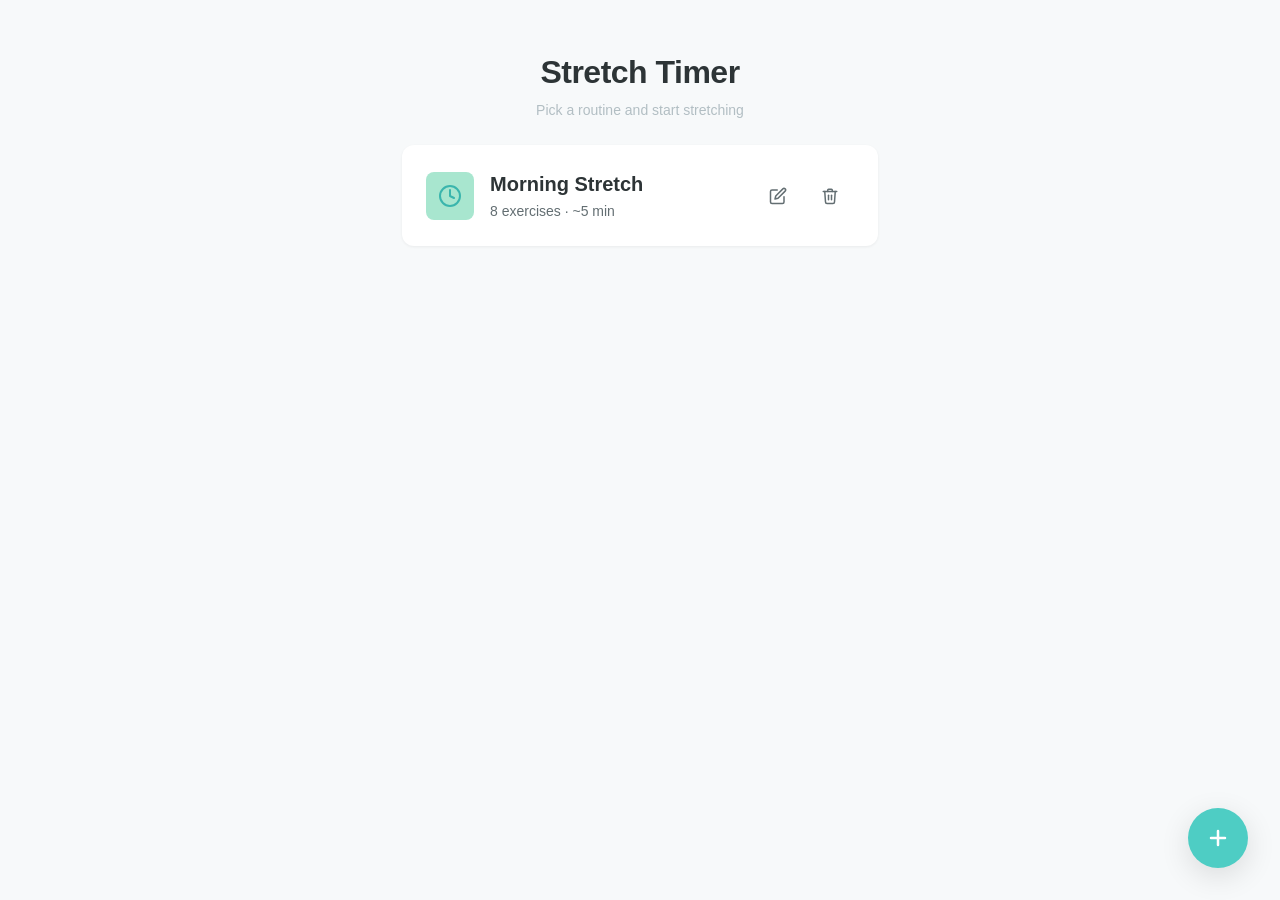
==== index.html @ e158f472 "Add stretch timer web app Single-page vanilla HTML/CSS/JS app for guided stretching routines. Suppor" ====
<!DOCTYPE html>
<html lang="en">
<head>
  <meta charset="UTF-8">
  <meta name="viewport" content="width=device-width, initial-scale=1.0, user-scalable=no">
  <meta name="description" content="A simple stretching routine timer to guide your daily stretches.">
  <meta name="theme-color" content="#4ECDC4">
  <meta name="apple-mobile-web-app-capable" content="yes">
  <meta name="apple-mobile-web-app-status-bar-style" content="default">
  <title>Stretch Timer</title>
  <link rel="stylesheet" href="css/style.css">
</head>
<body>

  <!-- ==================== ROUTINE LIST SCREEN ==================== -->
  <div id="screen-list" class="screen active">
    <header class="app-header">
      <h1 class="app-title">Stretch Timer</h1>
      <p class="app-subtitle">Pick a routine and start stretching</p>
    </header>

    <div id="routine-list" class="routine-list">
      <!-- Routine cards rendered by JS -->
    </div>

    <button id="btn-new-routine" class="btn btn-primary btn-fab" aria-label="Create new routine">
      <svg width="24" height="24" viewBox="0 0 24 24" fill="none" stroke="currentColor" stroke-width="2.5" stroke-linecap="round"><line x1="12" y1="5" x2="12" y2="19"/><line x1="5" y1="12" x2="19" y2="12"/></svg>
    </button>
  </div>

  <!-- ==================== ROUTINE EDITOR SCREEN ==================== -->
  <div id="screen-editor" class="screen">
    <header class="editor-header">
      <button id="btn-editor-back" class="btn btn-icon" aria-label="Back">
        <svg width="24" height="24" viewBox="0 0 24 24" fill="none" stroke="currentColor" stroke-width="2.5" stroke-linecap="round" stroke-linejoin="round"><polyline points="15 18 9 12 15 6"/></svg>
      </button>
      <h2 class="editor-title" id="editor-title">New Routine</h2>
      <button id="btn-save-routine" class="btn btn-text">Save</button>
    </header>

    <div class="editor-body">
      <div class="form-group">
        <label for="routine-name">Routine Name</label>
        <input type="text" id="routine-name" class="input" placeholder="e.g. Morning Stretch" maxlength="50">
      </div>

      <div class="exercise-list-header">
        <h3>Exercises</h3>
        <button id="btn-add-exercise" class="btn btn-small btn-outline">+ Add</button>
      </div>

      <div id="exercise-list-editor" class="exercise-list-editor">
        <!-- Exercise rows rendered by JS -->
      </div>
    </div>
  </div>

  <!-- ==================== PLAYER SCREEN ==================== -->
  <div id="screen-player" class="screen">
    <header class="player-header">
      <button id="btn-player-back" class="btn btn-icon" aria-label="Stop and go back">
        <svg width="24" height="24" viewBox="0 0 24 24" fill="none" stroke="currentColor" stroke-width="2.5" stroke-linecap="round" stroke-linejoin="round"><polyline points="15 18 9 12 15 6"/></svg>
      </button>
      <span id="player-routine-name" class="player-routine-name"></span>
      <span id="player-progress" class="player-progress"></span>
    </header>

    <div class="player-body">
      <!-- Timer ring -->
      <div class="timer-container">
        <svg class="timer-ring" viewBox="0 0 200 200">
          <circle class="timer-ring-bg" cx="100" cy="100" r="90"/>
          <circle id="timer-ring-progress" class="timer-ring-progress" cx="100" cy="100" r="90"/>
        </svg>
        <div class="timer-inner">
          <div id="timer-label" class="timer-label">GET READY</div>
          <div id="timer-value" class="timer-value">0:00</div>
          <div id="timer-type-label" class="timer-type-label"></div>
        </div>
      </div>

      <!-- Current exercise name -->
      <h2 id="player-exercise-name" class="player-exercise-name"></h2>

      <!-- Next exercise preview -->
      <p id="player-next" class="player-next"></p>

      <!-- Controls -->
      <div class="player-controls">
        <button id="btn-skip" class="btn btn-icon btn-control" aria-label="Skip to next">
          <svg width="32" height="32" viewBox="0 0 24 24" fill="currentColor"><path d="M6 18l8.5-6L6 6v12zm10-12v12h2V6h-2z"/></svg>
        </button>
        <button id="btn-play-pause" class="btn btn-play-pause" aria-label="Play or pause">
          <svg id="icon-play" width="40" height="40" viewBox="0 0 24 24" fill="currentColor"><path d="M8 5v14l11-7z"/></svg>
          <svg id="icon-pause" width="40" height="40" viewBox="0 0 24 24" fill="currentColor" style="display:none"><path d="M6 19h4V5H6v14zm8-14v14h4V5h-4z"/></svg>
        </button>
        <button id="btn-done-reps" class="btn btn-done-reps" style="display:none">Done</button>
      </div>
    </div>
  </div>

  <!-- ==================== COMPLETE SCREEN ==================== -->
  <div id="screen-complete" class="screen">
    <div class="complete-body">
      <div class="complete-icon">
        <svg width="80" height="80" viewBox="0 0 24 24" fill="none" stroke="currentColor" stroke-width="2" stroke-linecap="round" stroke-linejoin="round"><path d="M22 11.08V12a10 10 0 1 1-5.93-9.14"/><polyline points="22 4 12 14.01 9 11.01"/></svg>
      </div>
      <h2 class="complete-title">Done!</h2>
      <p id="complete-summary" class="complete-summary"></p>
      <button id="btn-complete-back" class="btn btn-primary btn-large">Back to Routines</button>
    </div>
  </div>

  <!-- ==================== EXERCISE EDITOR MODAL ==================== -->
  <div id="modal-exercise" class="modal-overlay" style="display:none">
    <div class="modal">
      <h3 class="modal-title" id="modal-exercise-title">Add Exercise</h3>

      <div class="form-group">
        <label for="ex-name">Exercise Name</label>
        <input type="text" id="ex-name" class="input" placeholder="e.g. Hamstring Stretch" maxlength="60">
      </div>

      <div class="form-group">
        <label for="ex-type">Type</label>
        <div class="toggle-group">
          <button id="ex-type-time" class="btn btn-toggle active" data-value="time">Time</button>
          <button id="ex-type-reps" class="btn btn-toggle" data-value="reps">Reps</button>
        </div>
      </div>

      <div class="form-group" id="ex-duration-group">
        <label for="ex-duration">Duration (seconds)</label>
        <input type="number" id="ex-duration" class="input" min="5" max="600" value="30">
      </div>

      <div class="form-group" id="ex-reps-group" style="display:none">
        <label for="ex-reps">Rep Count</label>
        <input type="number" id="ex-reps" class="input" min="1" max="200" value="10">
      </div>

      <div class="form-group">
        <label for="ex-rest">Rest After (seconds)</label>
        <input type="number" id="ex-rest" class="input" min="0" max="120" value="0">
      </div>

      <div class="modal-actions">
        <button id="btn-modal-cancel" class="btn btn-outline">Cancel</button>
        <button id="btn-modal-save" class="btn btn-primary">Save</button>
      </div>
    </div>
  </div>

  <!-- ==================== CONFIRM DELETE MODAL ==================== -->
  <div id="modal-confirm" class="modal-overlay" style="display:none">
    <div class="modal modal-small">
      <p id="confirm-message" class="confirm-message"></p>
      <div class="modal-actions">
        <button id="btn-confirm-cancel" class="btn btn-outline">Cancel</button>
        <button id="btn-confirm-ok" class="btn btn-danger">Delete</button>
      </div>
    </div>
  </div>

  <script src="js/app.js"></script>
</body>
</html>
---- css/style.css ----
/* ==========================================================================
   CSS Custom Properties & Theming
   ========================================================================== */

:root {
  /* Primary palette – calming teals/greens */
  --color-primary: #4ECDC4;
  --color-primary-dark: #3AB5AD;
  --color-primary-light: #A8E6CF;
  --color-accent: #FF6B6B;
  --color-accent-dark: #E05555;

  /* Neutrals */
  --color-bg: #F7F9FA;
  --color-surface: #FFFFFF;
  --color-surface-hover: #F0F4F5;
  --color-text: #2D3436;
  --color-text-secondary: #636E72;
  --color-text-muted: #B2BEC3;
  --color-border: #DFE6E9;

  /* Shadows */
  --shadow-sm: 0 1px 3px rgba(0, 0, 0, 0.06);
  --shadow-md: 0 4px 12px rgba(0, 0, 0, 0.08);
  --shadow-lg: 0 8px 30px rgba(0, 0, 0, 0.12);

  /* Radii */
  --radius-sm: 8px;
  --radius-md: 12px;
  --radius-lg: 20px;
  --radius-full: 50%;

  /* Spacing */
  --space-xs: 4px;
  --space-sm: 8px;
  --space-md: 16px;
  --space-lg: 24px;
  --space-xl: 32px;
  --space-2xl: 48px;

  /* Typography */
  --font-family: -apple-system, BlinkMacSystemFont, 'Segoe UI', Roboto, Oxygen,
    Ubuntu, Cantarell, sans-serif;
  --font-size-sm: 0.875rem;
  --font-size-base: 1rem;
  --font-size-lg: 1.25rem;
  --font-size-xl: 1.5rem;
  --font-size-2xl: 2rem;
  --font-size-3xl: 3rem;
  --font-size-timer: 4rem;

  /* Transitions */
  --transition-fast: 150ms ease;
  --transition-normal: 250ms ease;
  --transition-slow: 400ms ease;

  /* Timer ring */
  --ring-size: 240px;
  --ring-stroke: 8;
  --ring-color: var(--color-primary);
  --ring-bg-color: var(--color-border);
}

/* ---------- Dark mode ---------- */
@media (prefers-color-scheme: dark) {
  :root {
    --color-bg: #1A1D21;
    --color-surface: #23272E;
    --color-surface-hover: #2C3038;
    --color-text: #ECF0F1;
    --color-text-secondary: #A0AAB0;
    --color-text-muted: #5A6368;
    --color-border: #353B43;
    --shadow-sm: 0 1px 3px rgba(0, 0, 0, 0.2);
    --shadow-md: 0 4px 12px rgba(0, 0, 0, 0.3);
    --shadow-lg: 0 8px 30px rgba(0, 0, 0, 0.4);
    --ring-bg-color: #353B43;
  }
}

/* ==========================================================================
   Reset & Base
   ========================================================================== */

*,
*::before,
*::after {
  box-sizing: border-box;
  margin: 0;
  padding: 0;
}

html {
  font-size: 16px;
  -webkit-tap-highlight-color: transparent;
}

body {
  font-family: var(--font-family);
  background: var(--color-bg);
  color: var(--color-text);
  line-height: 1.5;
  min-height: 100dvh;
  overflow-x: hidden;
  -webkit-font-smoothing: antialiased;
}

input, button, textarea, select {
  font: inherit;
  color: inherit;
}

button {
  cursor: pointer;
  border: none;
  background: none;
}

/* ==========================================================================
   Screens – view switching
   ========================================================================== */

.screen {
  display: none;
  min-height: 100dvh;
  flex-direction: column;
  animation: fadeIn var(--transition-normal) ease;
}

.screen.active {
  display: flex;
}

@keyframes fadeIn {
  from { opacity: 0; transform: translateY(8px); }
  to   { opacity: 1; transform: translateY(0); }
}

/* ==========================================================================
   Buttons
   ========================================================================== */

.btn {
  display: inline-flex;
  align-items: center;
  justify-content: center;
  gap: var(--space-sm);
  border-radius: var(--radius-sm);
  font-weight: 600;
  font-size: var(--font-size-base);
  padding: var(--space-sm) var(--space-md);
  min-height: 48px;
  min-width: 48px;
  transition: background var(--transition-fast), transform var(--transition-fast),
    box-shadow var(--transition-fast);
  user-select: none;
  -webkit-user-select: none;
}

.btn:active {
  transform: scale(0.96);
}

.btn-primary {
  background: var(--color-primary);
  color: #fff;
}

.btn-primary:hover {
  background: var(--color-primary-dark);
}

.btn-danger {
  background: var(--color-accent);
  color: #fff;
}

.btn-danger:hover {
  background: var(--color-accent-dark);
}

.btn-outline {
  border: 2px solid var(--color-border);
  color: var(--color-text-secondary);
  background: transparent;
}

.btn-outline:hover {
  background: var(--color-surface-hover);
}

.btn-text {
  color: var(--color-primary);
  font-weight: 700;
}

.btn-icon {
  background: transparent;
  color: var(--color-text-secondary);
  border-radius: var(--radius-full);
  padding: var(--space-sm);
}

.btn-icon:hover {
  background: var(--color-surface-hover);
}

.btn-small {
  min-height: 36px;
  font-size: var(--font-size-sm);
  padding: var(--space-xs) var(--space-md);
}

.btn-large {
  font-size: var(--font-size-lg);
  padding: var(--space-md) var(--space-xl);
  border-radius: var(--radius-md);
}

/* Floating action button */
.btn-fab {
  position: fixed;
  bottom: var(--space-xl);
  right: var(--space-xl);
  width: 60px;
  height: 60px;
  border-radius: var(--radius-full);
  box-shadow: var(--shadow-lg);
  z-index: 10;
}

/* ==========================================================================
   Inputs
   ========================================================================== */

.input {
  width: 100%;
  padding: var(--space-sm) var(--space-md);
  border: 2px solid var(--color-border);
  border-radius: var(--radius-sm);
  background: var(--color-surface);
  font-size: var(--font-size-base);
  min-height: 48px;
  transition: border-color var(--transition-fast);
  outline: none;
}

.input:focus {
  border-color: var(--color-primary);
}

/* ==========================================================================
   SCREEN: Routine List
   ========================================================================== */

.app-header {
  padding: var(--space-2xl) var(--space-lg) var(--space-lg);
  text-align: center;
}

.app-title {
  font-size: var(--font-size-2xl);
  font-weight: 800;
  letter-spacing: -0.5px;
  color: var(--color-text);
}

.app-subtitle {
  font-size: var(--font-size-sm);
  color: var(--color-text-muted);
  margin-top: var(--space-xs);
}

.routine-list {
  padding: 0 var(--space-md) 100px;
  display: flex;
  flex-direction: column;
  gap: var(--space-md);
  max-width: 540px;
  margin: 0 auto;
  width: 100%;
}

/* Routine card */
.routine-card {
  background: var(--color-surface);
  border-radius: var(--radius-md);
  box-shadow: var(--shadow-sm);
  padding: var(--space-lg);
  display: flex;
  align-items: center;
  gap: var(--space-md);
  cursor: pointer;
  transition: box-shadow var(--transition-fast), transform var(--transition-fast);
  position: relative;
}

.routine-card:hover {
  box-shadow: var(--shadow-md);
  transform: translateY(-1px);
}

.routine-card:active {
  transform: scale(0.98);
}

.routine-card-icon {
  width: 48px;
  height: 48px;
  border-radius: var(--radius-sm);
  background: var(--color-primary-light);
  display: flex;
  align-items: center;
  justify-content: center;
  flex-shrink: 0;
  color: var(--color-primary-dark);
}

@media (prefers-color-scheme: dark) {
  .routine-card-icon {
    background: rgba(78, 205, 196, 0.15);
  }
}

.routine-card-info {
  flex: 1;
  min-width: 0;
}

.routine-card-name {
  font-size: var(--font-size-lg);
  font-weight: 700;
  white-space: nowrap;
  overflow: hidden;
  text-overflow: ellipsis;
}

.routine-card-meta {
  font-size: var(--font-size-sm);
  color: var(--color-text-secondary);
  margin-top: 2px;
}

.routine-card-actions {
  display: flex;
  gap: var(--space-xs);
  flex-shrink: 0;
}

/* Empty state */
.empty-state {
  text-align: center;
  padding: var(--space-2xl) var(--space-lg);
  color: var(--color-text-muted);
}

.empty-state svg {
  opacity: 0.3;
  margin-bottom: var(--space-md);
}

/* ==========================================================================
   SCREEN: Editor
   ========================================================================== */

.editor-header {
  display: flex;
  align-items: center;
  padding: var(--space-md);
  gap: var(--space-sm);
  border-bottom: 1px solid var(--color-border);
  background: var(--color-surface);
  position: sticky;
  top: 0;
  z-index: 5;
}

.editor-title {
  flex: 1;
  font-size: var(--font-size-lg);
  font-weight: 700;
  text-align: center;
}

.editor-body {
  padding: var(--space-lg);
  max-width: 540px;
  margin: 0 auto;
  width: 100%;
  padding-bottom: 100px;
}

.form-group {
  margin-bottom: var(--space-lg);
}

.form-group label {
  display: block;
  font-size: var(--font-size-sm);
  font-weight: 600;
  color: var(--color-text-secondary);
  margin-bottom: var(--space-xs);
  text-transform: uppercase;
  letter-spacing: 0.5px;
}

.exercise-list-header {
  display: flex;
  justify-content: space-between;
  align-items: center;
  margin-bottom: var(--space-md);
}

.exercise-list-header h3 {
  font-size: var(--font-size-lg);
  font-weight: 700;
}

.exercise-list-editor {
  display: flex;
  flex-direction: column;
  gap: var(--space-sm);
}

/* Exercise row in editor */
.exercise-row {
  background: var(--color-surface);
  border-radius: var(--radius-sm);
  box-shadow: var(--shadow-sm);
  padding: var(--space-md);
  display: flex;
  align-items: center;
  gap: var(--space-md);
  transition: box-shadow var(--transition-fast);
}

.exercise-row-info {
  flex: 1;
  min-width: 0;
}

.exercise-row-name {
  font-weight: 600;
  white-space: nowrap;
  overflow: hidden;
  text-overflow: ellipsis;
}

.exercise-row-detail {
  font-size: var(--font-size-sm);
  color: var(--color-text-secondary);
}

.exercise-row-actions {
  display: flex;
  gap: 2px;
  flex-shrink: 0;
}

.exercise-row-handle {
  color: var(--color-text-muted);
  cursor: grab;
  display: flex;
  align-items: center;
  padding: var(--space-xs);
}

/* Toggle group (time / reps) */
.toggle-group {
  display: flex;
  border: 2px solid var(--color-border);
  border-radius: var(--radius-sm);
  overflow: hidden;
}

.btn-toggle {
  flex: 1;
  padding: var(--space-sm) var(--space-md);
  font-weight: 600;
  font-size: var(--font-size-base);
  min-height: 48px;
  color: var(--color-text-secondary);
  background: var(--color-surface);
  transition: background var(--transition-fast), color var(--transition-fast);
  border-radius: 0;
}

.btn-toggle.active {
  background: var(--color-primary);
  color: #fff;
}

/* ==========================================================================
   SCREEN: Player
   ========================================================================== */

.player-header {
  display: flex;
  align-items: center;
  padding: var(--space-md);
  gap: var(--space-sm);
}

.player-routine-name {
  flex: 1;
  text-align: center;
  font-weight: 700;
  font-size: var(--font-size-base);
  white-space: nowrap;
  overflow: hidden;
  text-overflow: ellipsis;
}

.player-progress {
  font-size: var(--font-size-sm);
  color: var(--color-text-muted);
  white-space: nowrap;
  min-width: 48px;
  text-align: right;
}

.player-body {
  flex: 1;
  display: flex;
  flex-direction: column;
  align-items: center;
  justify-content: center;
  padding: var(--space-md);
  gap: var(--space-lg);
}

/* Timer ring */
.timer-container {
  position: relative;
  width: var(--ring-size);
  height: var(--ring-size);
  flex-shrink: 0;
}

.timer-ring {
  width: 100%;
  height: 100%;
  transform: rotate(-90deg);
}

.timer-ring-bg {
  fill: none;
  stroke: var(--ring-bg-color);
  stroke-width: var(--ring-stroke);
}

.timer-ring-progress {
  fill: none;
  stroke: var(--ring-color);
  stroke-width: var(--ring-stroke);
  stroke-linecap: round;
  /* circumference = 2 * PI * 90 ~= 565.49 */
  stroke-dasharray: 565.49;
  stroke-dashoffset: 0;
  transition: stroke-dashoffset 0.3s linear;
}

.timer-inner {
  position: absolute;
  inset: 0;
  display: flex;
  flex-direction: column;
  align-items: center;
  justify-content: center;
}

.timer-label {
  font-size: var(--font-size-sm);
  font-weight: 700;
  text-transform: uppercase;
  letter-spacing: 1px;
  color: var(--color-text-muted);
}

.timer-value {
  font-size: var(--font-size-timer);
  font-weight: 800;
  line-height: 1;
  font-variant-numeric: tabular-nums;
  color: var(--color-text);
}

.timer-type-label {
  font-size: var(--font-size-sm);
  color: var(--color-text-secondary);
  margin-top: var(--space-xs);
}

.player-exercise-name {
  font-size: var(--font-size-2xl);
  font-weight: 800;
  text-align: center;
  line-height: 1.2;
  max-width: 360px;
}

.player-next {
  font-size: var(--font-size-base);
  color: var(--color-text-muted);
  text-align: center;
}

/* Player controls */
.player-controls {
  display: flex;
  align-items: center;
  justify-content: center;
  gap: var(--space-xl);
  padding: var(--space-lg) 0;
}

.btn-play-pause {
  width: 72px;
  height: 72px;
  border-radius: var(--radius-full);
  background: var(--color-primary);
  color: #fff;
  box-shadow: var(--shadow-md);
  display: flex;
  align-items: center;
  justify-content: center;
  transition: background var(--transition-fast), transform var(--transition-fast);
}

.btn-play-pause:hover {
  background: var(--color-primary-dark);
}

.btn-play-pause:active {
  transform: scale(0.93);
}

.btn-control {
  color: var(--color-text-secondary);
}

.btn-done-reps {
  font-size: var(--font-size-xl);
  font-weight: 800;
  padding: var(--space-md) var(--space-2xl);
  background: var(--color-primary);
  color: #fff;
  border-radius: var(--radius-lg);
  box-shadow: var(--shadow-md);
  min-height: 56px;
  transition: background var(--transition-fast), transform var(--transition-fast);
}

.btn-done-reps:hover {
  background: var(--color-primary-dark);
}

.btn-done-reps:active {
  transform: scale(0.95);
}

/* Rest phase styling */
.player-body.rest-phase .timer-ring-progress {
  stroke: var(--color-primary-light);
}

.player-body.rest-phase .player-exercise-name {
  color: var(--color-text-muted);
}

/* ==========================================================================
   SCREEN: Complete
   ========================================================================== */

.complete-body {
  flex: 1;
  display: flex;
  flex-direction: column;
  align-items: center;
  justify-content: center;
  padding: var(--space-xl);
  text-align: center;
  gap: var(--space-lg);
}

.complete-icon {
  color: var(--color-primary);
  animation: popIn 0.5s cubic-bezier(0.175, 0.885, 0.32, 1.275);
}

@keyframes popIn {
  0%   { transform: scale(0); opacity: 0; }
  100% { transform: scale(1); opacity: 1; }
}

.complete-title {
  font-size: var(--font-size-3xl);
  font-weight: 800;
}

.complete-summary {
  font-size: var(--font-size-lg);
  color: var(--color-text-secondary);
  max-width: 300px;
}

/* ==========================================================================
   Modals
   ========================================================================== */

.modal-overlay {
  position: fixed;
  inset: 0;
  background: rgba(0, 0, 0, 0.4);
  display: flex;
  align-items: center;
  justify-content: center;
  z-index: 100;
  padding: var(--space-md);
  animation: fadeInOverlay var(--transition-fast);
}

@keyframes fadeInOverlay {
  from { opacity: 0; }
  to   { opacity: 1; }
}

.modal {
  background: var(--color-surface);
  border-radius: var(--radius-lg);
  box-shadow: var(--shadow-lg);
  padding: var(--space-xl);
  width: 100%;
  max-width: 400px;
  animation: slideUp var(--transition-normal) cubic-bezier(0.175, 0.885, 0.32, 1.275);
}

.modal-small {
  max-width: 320px;
  text-align: center;
}

@keyframes slideUp {
  from { opacity: 0; transform: translateY(20px); }
  to   { opacity: 1; transform: translateY(0); }
}

.modal-title {
  font-size: var(--font-size-xl);
  font-weight: 700;
  margin-bottom: var(--space-lg);
}

.modal-actions {
  display: flex;
  gap: var(--space-sm);
  margin-top: var(--space-lg);
}

.modal-actions .btn {
  flex: 1;
}

.confirm-message {
  font-size: var(--font-size-lg);
  margin-bottom: var(--space-md);
  color: var(--color-text);
}

/* ==========================================================================
   Responsive
   ========================================================================== */

@media (min-width: 600px) {
  :root {
    --ring-size: 280px;
    --font-size-timer: 5rem;
  }

  .routine-list {
    padding: 0 var(--space-xl) 100px;
  }
}

@media (max-width: 380px) {
  :root {
    --ring-size: 200px;
    --font-size-timer: 3rem;
    --font-size-2xl: 1.5rem;
  }
}

/* ==========================================================================
   Utility / Misc
   ========================================================================== */

/* Smooth scroll for the whole page */
html {
  scroll-behavior: smooth;
}

/* Prevent body scrolling when modal is open */
body.modal-open {
  overflow: hidden;
}

/* Screen reader only */
.sr-only {
  position: absolute;
  width: 1px;
  height: 1px;
  padding: 0;
  margin: -1px;
  overflow: hidden;
  clip: rect(0, 0, 0, 0);
  border: 0;
}
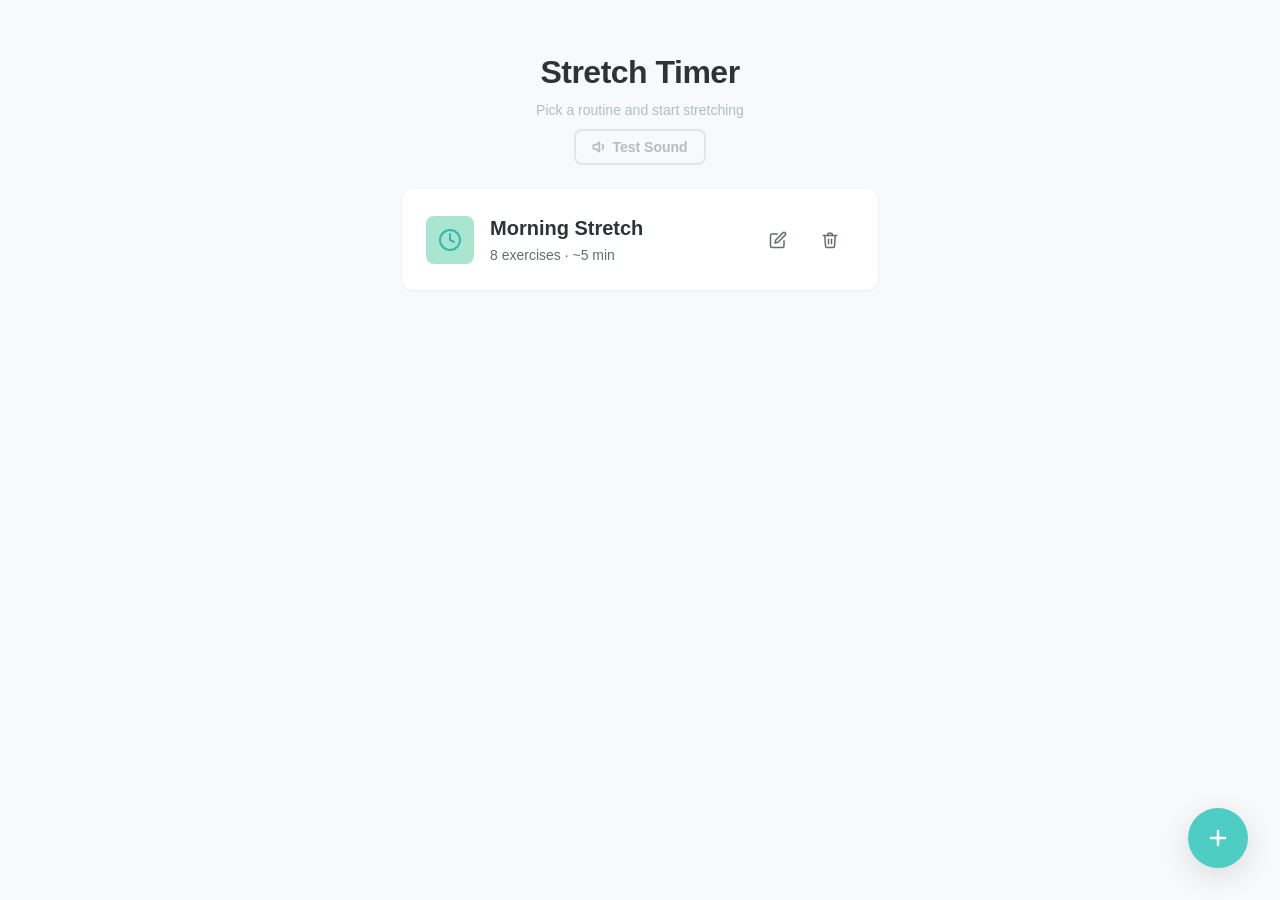
==== commit 2e26755d: "Fix audio on iOS mute switch, add test sound button Play a silent <audio> element to force iOS onto " ====
--- a/index.html
+++ b/index.html
@@ -17,6 +17,10 @@
     <header class="app-header">
       <h1 class="app-title">Stretch Timer</h1>
       <p class="app-subtitle">Pick a routine and start stretching</p>
+      <button id="btn-test-sound" class="btn btn-small btn-outline btn-test-sound" aria-label="Test sound">
+        <svg width="16" height="16" viewBox="0 0 24 24" fill="none" stroke="currentColor" stroke-width="2.5" stroke-linecap="round" stroke-linejoin="round"><polygon points="11 5 6 9 2 9 2 15 6 15 11 19 11 5"/><path d="M15.54 8.46a5 5 0 0 1 0 7.07"/></svg>
+        Test Sound
+      </button>
     </header>
 
     <div id="routine-list" class="routine-list">
--- a/css/style.css
+++ b/css/style.css
@@ -271,6 +271,19 @@
   margin-top: var(--space-xs);
 }
 
+.btn-test-sound {
+  margin-top: var(--space-sm);
+  font-size: var(--font-size-sm);
+  color: var(--color-text-muted);
+  border-color: var(--color-border);
+  gap: var(--space-xs);
+}
+
+.btn-test-sound.sound-ok {
+  color: var(--color-primary);
+  border-color: var(--color-primary);
+}
+
 .routine-list {
   padding: 0 var(--space-md) 100px;
   display: flex;
@@ -441,9 +454,7 @@
 
 .exercise-row-name {
   font-weight: 600;
-  white-space: nowrap;
-  overflow: hidden;
-  text-overflow: ellipsis;
+  word-break: break-word;
 }
 
 .exercise-row-detail {
@@ -790,6 +801,20 @@
   }
 }
 
+/* On narrow screens the action buttons eat too much horizontal space –
+   wrap them onto a second line so the exercise name gets full width. */
+@media (max-width: 480px) {
+  .exercise-row {
+    flex-wrap: wrap;
+  }
+
+  .exercise-row-actions {
+    width: 100%;
+    justify-content: flex-end;
+    margin-top: var(--space-xs);
+  }
+}
+
 /* ==========================================================================
    Utility / Misc
    ========================================================================== */
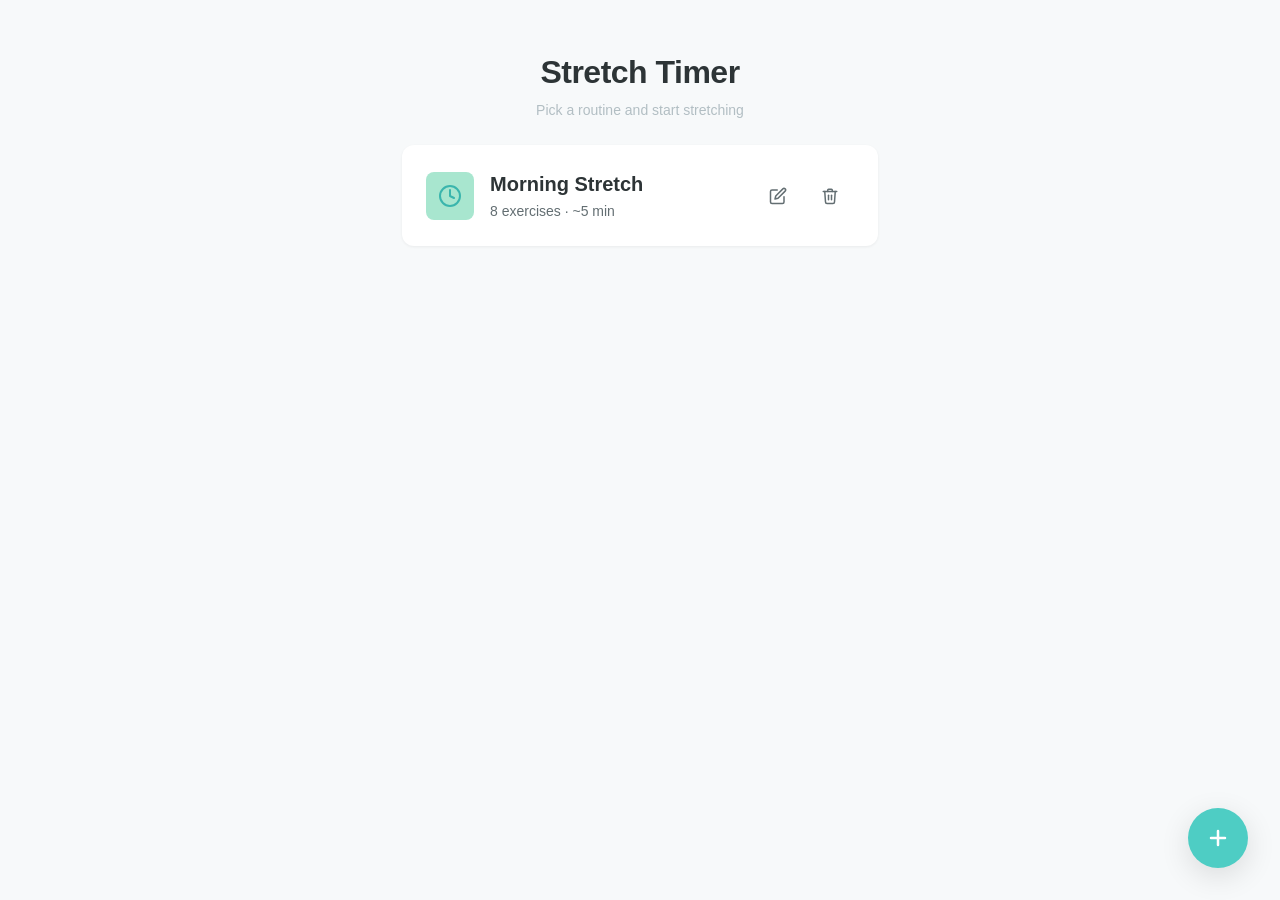
==== commit 146ba489: "Remove countdown beeps and test sound button Reduce audio clutter by dropping the 3-2-1 countdown be" ====
--- a/index.html
+++ b/index.html
@@ -17,10 +17,6 @@
     <header class="app-header">
       <h1 class="app-title">Stretch Timer</h1>
       <p class="app-subtitle">Pick a routine and start stretching</p>
-      <button id="btn-test-sound" class="btn btn-small btn-outline btn-test-sound" aria-label="Test sound">
-        <svg width="16" height="16" viewBox="0 0 24 24" fill="none" stroke="currentColor" stroke-width="2.5" stroke-linecap="round" stroke-linejoin="round"><polygon points="11 5 6 9 2 9 2 15 6 15 11 19 11 5"/><path d="M15.54 8.46a5 5 0 0 1 0 7.07"/></svg>
-        Test Sound
-      </button>
     </header>
 
     <div id="routine-list" class="routine-list">
--- a/css/style.css
+++ b/css/style.css
@@ -271,19 +271,6 @@
   margin-top: var(--space-xs);
 }
 
-.btn-test-sound {
-  margin-top: var(--space-sm);
-  font-size: var(--font-size-sm);
-  color: var(--color-text-muted);
-  border-color: var(--color-border);
-  gap: var(--space-xs);
-}
-
-.btn-test-sound.sound-ok {
-  color: var(--color-primary);
-  border-color: var(--color-primary);
-}
-
 .routine-list {
   padding: 0 var(--space-md) 100px;
   display: flex;
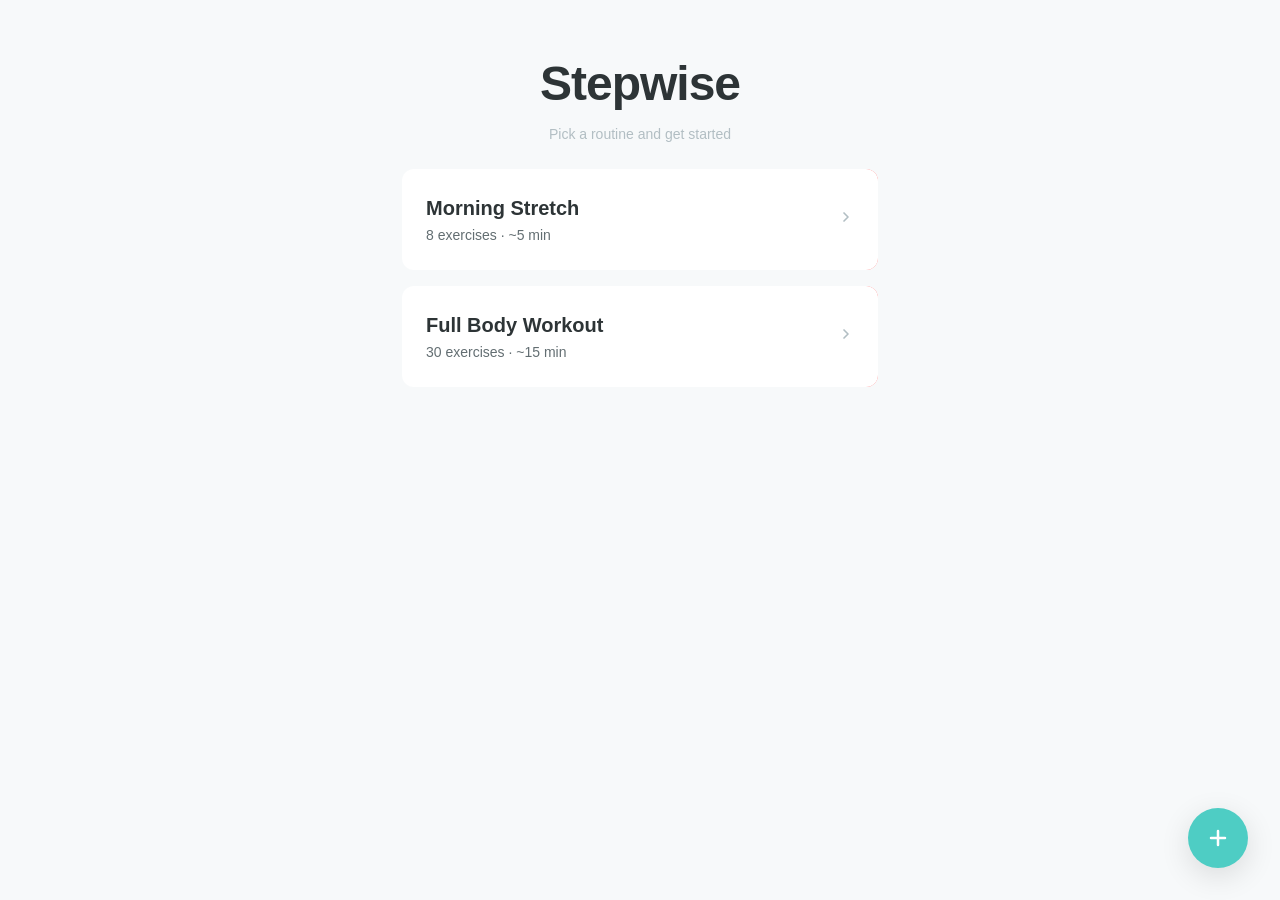
==== commit 5944d057: "Redesign app: unified detail screen, swipe/drag interactions, cleaner UI - Rename app to Stepwise wi" ====
--- a/index.html
+++ b/index.html
@@ -3,11 +3,11 @@
 <head>
   <meta charset="UTF-8">
   <meta name="viewport" content="width=device-width, initial-scale=1.0, user-scalable=no">
-  <meta name="description" content="A simple stretching routine timer to guide your daily stretches.">
+  <meta name="description" content="A simple routine timer for workouts, stretching, and more.">
   <meta name="theme-color" content="#4ECDC4">
   <meta name="apple-mobile-web-app-capable" content="yes">
   <meta name="apple-mobile-web-app-status-bar-style" content="default">
-  <title>Stretch Timer</title>
+  <title>Stepwise</title>
   <link rel="stylesheet" href="css/style.css">
 </head>
 <body>
@@ -15,8 +15,8 @@
   <!-- ==================== ROUTINE LIST SCREEN ==================== -->
   <div id="screen-list" class="screen active">
     <header class="app-header">
-      <h1 class="app-title">Stretch Timer</h1>
-      <p class="app-subtitle">Pick a routine and start stretching</p>
+      <h1 class="app-title">Stepwise</h1>
+      <p class="app-subtitle">Pick a routine and get started</p>
     </header>
 
     <div id="routine-list" class="routine-list">
@@ -28,30 +28,25 @@
     </button>
   </div>
 
-  <!-- ==================== ROUTINE EDITOR SCREEN ==================== -->
-  <div id="screen-editor" class="screen">
-    <header class="editor-header">
-      <button id="btn-editor-back" class="btn btn-icon" aria-label="Back">
+  <!-- ==================== DETAIL SCREEN (editor + overview) ==================== -->
+  <div id="screen-detail" class="screen">
+    <header class="detail-header">
+      <button id="btn-detail-back" class="btn btn-icon" aria-label="Back">
         <svg width="24" height="24" viewBox="0 0 24 24" fill="none" stroke="currentColor" stroke-width="2.5" stroke-linecap="round" stroke-linejoin="round"><polyline points="15 18 9 12 15 6"/></svg>
       </button>
-      <h2 class="editor-title" id="editor-title">New Routine</h2>
-      <button id="btn-save-routine" class="btn btn-text">Save</button>
+      <input type="text" id="detail-routine-name" class="detail-name-input" placeholder="Routine name" maxlength="50">
+      <button id="btn-detail-start" class="btn btn-primary btn-start">Start</button>
     </header>
 
-    <div class="editor-body">
-      <div class="form-group">
-        <label for="routine-name">Routine Name</label>
-        <input type="text" id="routine-name" class="input" placeholder="e.g. Morning Stretch" maxlength="50">
+    <div class="detail-body">
+      <div id="detail-exercise-list" class="detail-exercise-list">
+        <!-- Exercise rows rendered by JS -->
       </div>
 
-      <div class="exercise-list-header">
-        <h3>Exercises</h3>
-        <button id="btn-add-exercise" class="btn btn-small btn-outline">+ Add</button>
-      </div>
-
-      <div id="exercise-list-editor" class="exercise-list-editor">
-        <!-- Exercise rows rendered by JS -->
-      </div>
+      <button id="btn-detail-add" class="btn btn-add-inline">
+        <svg width="18" height="18" viewBox="0 0 24 24" fill="none" stroke="currentColor" stroke-width="2.5" stroke-linecap="round"><line x1="12" y1="5" x2="12" y2="19"/><line x1="5" y1="12" x2="19" y2="12"/></svg>
+        Add Exercise
+      </button>
     </div>
   </div>
 
@@ -61,8 +56,10 @@
       <button id="btn-player-back" class="btn btn-icon" aria-label="Stop and go back">
         <svg width="24" height="24" viewBox="0 0 24 24" fill="none" stroke="currentColor" stroke-width="2.5" stroke-linecap="round" stroke-linejoin="round"><polyline points="15 18 9 12 15 6"/></svg>
       </button>
-      <span id="player-routine-name" class="player-routine-name"></span>
-      <span id="player-progress" class="player-progress"></span>
+      <button id="btn-player-overview" class="player-header-center" aria-label="Show exercise overview">
+        <span id="player-routine-name" class="player-routine-name"></span>
+        <span id="player-progress" class="player-progress"></span>
+      </button>
     </header>
 
     <div class="player-body">
--- a/css/style.css
+++ b/css/style.css
@@ -3,7 +3,7 @@
    ========================================================================== */
 
 :root {
-  /* Primary palette – calming teals/greens */
+  /* Primary palette */
   --color-primary: #4ECDC4;
   --color-primary-dark: #3AB5AD;
   --color-primary-light: #A8E6CF;
@@ -93,6 +93,7 @@
 html {
   font-size: 16px;
   -webkit-tap-highlight-color: transparent;
+  scroll-behavior: smooth;
 }
 
 body {
@@ -117,7 +118,7 @@
 }
 
 /* ==========================================================================
-   Screens – view switching
+   Screens
    ========================================================================== */
 
 .screen {
@@ -259,9 +260,9 @@
 }
 
 .app-title {
-  font-size: var(--font-size-2xl);
+  font-size: var(--font-size-3xl);
   font-weight: 800;
-  letter-spacing: -0.5px;
+  letter-spacing: -1px;
   color: var(--color-text);
 }
 
@@ -281,45 +282,47 @@
   width: 100%;
 }
 
+/* --- Swipe container (shared by cards & exercise items) --- */
+
+.swipe-container {
+  position: relative;
+  overflow: hidden;
+  border-radius: var(--radius-md);
+}
+
+.swipe-delete-zone {
+  position: absolute;
+  right: 0;
+  top: 0;
+  bottom: 0;
+  width: 90px;
+  background: var(--color-accent);
+  color: #fff;
+  display: flex;
+  align-items: center;
+  justify-content: center;
+  font-weight: 700;
+  font-size: var(--font-size-sm);
+}
+
+.swipe-content {
+  position: relative;
+  z-index: 1;
+  background: var(--color-surface);
+  transition: transform 0.25s ease;
+}
+
+.swipe-content.swiping {
+  transition: none;
+}
+
 /* Routine card */
 .routine-card {
-  background: var(--color-surface);
-  border-radius: var(--radius-md);
-  box-shadow: var(--shadow-sm);
   padding: var(--space-lg);
   display: flex;
   align-items: center;
   gap: var(--space-md);
   cursor: pointer;
-  transition: box-shadow var(--transition-fast), transform var(--transition-fast);
-  position: relative;
-}
-
-.routine-card:hover {
-  box-shadow: var(--shadow-md);
-  transform: translateY(-1px);
-}
-
-.routine-card:active {
-  transform: scale(0.98);
-}
-
-.routine-card-icon {
-  width: 48px;
-  height: 48px;
-  border-radius: var(--radius-sm);
-  background: var(--color-primary-light);
-  display: flex;
-  align-items: center;
-  justify-content: center;
-  flex-shrink: 0;
-  color: var(--color-primary-dark);
-}
-
-@media (prefers-color-scheme: dark) {
-  .routine-card-icon {
-    background: rgba(78, 205, 196, 0.15);
-  }
 }
 
 .routine-card-info {
@@ -341,9 +344,8 @@
   margin-top: 2px;
 }
 
-.routine-card-actions {
-  display: flex;
-  gap: var(--space-xs);
+.routine-card-chevron {
+  color: var(--color-text-muted);
   flex-shrink: 0;
 }
 
@@ -360,10 +362,10 @@
 }
 
 /* ==========================================================================
-   SCREEN: Editor
-   ========================================================================== */
-
-.editor-header {
+   SCREEN: Detail (editor + overview combined)
+   ========================================================================== */
+
+.detail-header {
   display: flex;
   align-items: center;
   padding: var(--space-md);
@@ -375,95 +377,221 @@
   z-index: 5;
 }
 
-.editor-title {
+.detail-name-input {
   flex: 1;
+  border: none;
+  background: transparent;
   font-size: var(--font-size-lg);
   font-weight: 700;
-  text-align: center;
-}
-
-.editor-body {
-  padding: var(--space-lg);
+  padding: var(--space-xs) var(--space-sm);
+  outline: none;
+  min-width: 0;
+  border-radius: var(--radius-sm);
+  transition: background var(--transition-fast);
+}
+
+.detail-name-input:focus {
+  background: var(--color-surface-hover);
+}
+
+.detail-name-input:read-only {
+  pointer-events: none;
+}
+
+.btn-start {
+  border-radius: var(--radius-lg);
+  padding: var(--space-sm) var(--space-lg);
+  font-weight: 700;
+  min-height: 40px;
+  white-space: nowrap;
+}
+
+.detail-body {
+  flex: 1;
+  padding: var(--space-md);
+  padding-bottom: 100px;
   max-width: 540px;
   margin: 0 auto;
   width: 100%;
-  padding-bottom: 100px;
-}
-
-.form-group {
-  margin-bottom: var(--space-lg);
-}
-
-.form-group label {
-  display: block;
-  font-size: var(--font-size-sm);
-  font-weight: 600;
-  color: var(--color-text-secondary);
-  margin-bottom: var(--space-xs);
-  text-transform: uppercase;
-  letter-spacing: 0.5px;
-}
-
-.exercise-list-header {
-  display: flex;
-  justify-content: space-between;
-  align-items: center;
-  margin-bottom: var(--space-md);
-}
-
-.exercise-list-header h3 {
-  font-size: var(--font-size-lg);
+}
+
+.detail-exercise-list {
+  display: flex;
+  flex-direction: column;
+  gap: 2px;
+}
+
+/* --- Exercise item (inside detail screen) --- */
+
+.exercise-item {
+  position: relative;
+  overflow: hidden;
+  border-radius: var(--radius-sm);
+}
+
+.exercise-item-delete {
+  position: absolute;
+  right: 0;
+  top: 0;
+  bottom: 0;
+  width: 80px;
+  background: var(--color-accent);
+  color: #fff;
+  display: flex;
+  align-items: center;
+  justify-content: center;
   font-weight: 700;
-}
-
-.exercise-list-editor {
-  display: flex;
-  flex-direction: column;
-  gap: var(--space-sm);
-}
-
-/* Exercise row in editor */
-.exercise-row {
+  font-size: var(--font-size-sm);
+}
+
+.exercise-item-content {
+  position: relative;
+  z-index: 1;
   background: var(--color-surface);
-  border-radius: var(--radius-sm);
-  box-shadow: var(--shadow-sm);
+  display: flex;
+  align-items: center;
+  gap: var(--space-md);
   padding: var(--space-md);
-  display: flex;
-  align-items: center;
-  gap: var(--space-md);
-  transition: box-shadow var(--transition-fast);
-}
-
-.exercise-row-info {
-  flex: 1;
-  min-width: 0;
-}
-
-.exercise-row-name {
-  font-weight: 600;
-  word-break: break-word;
-}
-
-.exercise-row-detail {
-  font-size: var(--font-size-sm);
-  color: var(--color-text-secondary);
-}
-
-.exercise-row-actions {
-  display: flex;
-  gap: 2px;
-  flex-shrink: 0;
-}
-
-.exercise-row-handle {
+  min-height: 56px;
+  transition: transform 0.25s ease;
+  cursor: pointer;
+}
+
+.exercise-item-content.swiping {
+  transition: none;
+}
+
+.exercise-item-handle {
   color: var(--color-text-muted);
   cursor: grab;
-  display: flex;
-  align-items: center;
+  flex-shrink: 0;
+  display: flex;
+  align-items: center;
+  touch-action: none;
   padding: var(--space-xs);
 }
 
-/* Toggle group (time / reps) */
+.exercise-item-handle:active {
+  cursor: grabbing;
+}
+
+.exercise-item-name {
+  flex: 1;
+  font-weight: 600;
+  font-size: var(--font-size-base);
+  min-width: 0;
+  white-space: nowrap;
+  overflow: hidden;
+  text-overflow: ellipsis;
+}
+
+.exercise-item-badge {
+  flex-shrink: 0;
+  font-size: var(--font-size-sm);
+  font-weight: 600;
+  color: var(--color-primary-dark);
+  background: rgba(78, 205, 196, 0.12);
+  padding: 2px 10px;
+  border-radius: 100px;
+  white-space: nowrap;
+}
+
+@media (prefers-color-scheme: dark) {
+  .exercise-item-badge {
+    background: rgba(78, 205, 196, 0.15);
+    color: var(--color-primary);
+  }
+}
+
+/* Overview mode status indicators */
+.exercise-item-status {
+  width: 24px;
+  height: 24px;
+  display: flex;
+  align-items: center;
+  justify-content: center;
+  flex-shrink: 0;
+  font-size: var(--font-size-sm);
+  font-weight: 700;
+  color: var(--color-text-muted);
+}
+
+.exercise-item.current {
+  background: var(--color-primary);
+  border-radius: var(--radius-sm);
+}
+
+.exercise-item.current .exercise-item-content {
+  background: transparent;
+}
+
+.exercise-item.current .exercise-item-name {
+  color: #fff;
+}
+
+.exercise-item.current .exercise-item-badge {
+  background: rgba(255, 255, 255, 0.2);
+  color: #fff;
+}
+
+.exercise-item.current .exercise-item-status {
+  color: rgba(255, 255, 255, 0.75);
+}
+
+.exercise-item.done {
+  opacity: 0.4;
+}
+
+.exercise-item.done .exercise-item-status {
+  color: var(--color-primary);
+}
+
+/* Add exercise button (inline) */
+.btn-add-inline {
+  display: flex;
+  align-items: center;
+  justify-content: center;
+  gap: var(--space-sm);
+  width: 100%;
+  margin-top: var(--space-md);
+  padding: var(--space-md);
+  border: 2px dashed var(--color-border);
+  border-radius: var(--radius-sm);
+  color: var(--color-text-muted);
+  font-weight: 600;
+  font-size: var(--font-size-sm);
+  background: transparent;
+  cursor: pointer;
+  min-height: 48px;
+  transition: border-color var(--transition-fast), color var(--transition-fast);
+}
+
+.btn-add-inline:hover {
+  border-color: var(--color-primary);
+  color: var(--color-primary);
+}
+
+/* Drag placeholder */
+.drag-placeholder {
+  border: 2px dashed var(--color-primary);
+  border-radius: var(--radius-sm);
+  background: rgba(78, 205, 196, 0.06);
+  transition: height var(--transition-fast);
+}
+
+.exercise-item.dragging {
+  position: fixed;
+  z-index: 1000;
+  box-shadow: var(--shadow-lg);
+  opacity: 0.92;
+  pointer-events: none;
+  border-radius: var(--radius-sm);
+}
+
+/* ==========================================================================
+   Toggle group (time / reps)
+   ========================================================================== */
+
 .toggle-group {
   display: flex;
   border: 2px solid var(--color-border);
@@ -489,6 +617,24 @@
 }
 
 /* ==========================================================================
+   Form groups (used in modals)
+   ========================================================================== */
+
+.form-group {
+  margin-bottom: var(--space-lg);
+}
+
+.form-group label {
+  display: block;
+  font-size: var(--font-size-sm);
+  font-weight: 600;
+  color: var(--color-text-secondary);
+  margin-bottom: var(--space-xs);
+  text-transform: uppercase;
+  letter-spacing: 0.5px;
+}
+
+/* ==========================================================================
    SCREEN: Player
    ========================================================================== */
 
@@ -499,22 +645,39 @@
   gap: var(--space-sm);
 }
 
+.player-header-center {
+  flex: 1;
+  display: flex;
+  flex-direction: column;
+  align-items: center;
+  gap: 2px;
+  background: none;
+  border: none;
+  cursor: pointer;
+  border-radius: var(--radius-sm);
+  padding: var(--space-xs) var(--space-sm);
+  min-height: 0;
+  transition: background var(--transition-fast);
+}
+
+.player-header-center:hover {
+  background: var(--color-surface-hover);
+}
+
 .player-routine-name {
-  flex: 1;
-  text-align: center;
   font-weight: 700;
   font-size: var(--font-size-base);
   white-space: nowrap;
   overflow: hidden;
   text-overflow: ellipsis;
+  max-width: 100%;
+  color: var(--color-text);
 }
 
 .player-progress {
   font-size: var(--font-size-sm);
   color: var(--color-text-muted);
   white-space: nowrap;
-  min-width: 48px;
-  text-align: right;
 }
 
 .player-body {
@@ -552,7 +715,6 @@
   stroke: var(--ring-color);
   stroke-width: var(--ring-stroke);
   stroke-linecap: round;
-  /* circumference = 2 * PI * 90 ~= 565.49 */
   stroke-dasharray: 565.49;
   stroke-dashoffset: 0;
   transition: stroke-dashoffset 0.3s linear;
@@ -788,35 +950,14 @@
   }
 }
 
-/* On narrow screens the action buttons eat too much horizontal space –
-   wrap them onto a second line so the exercise name gets full width. */
-@media (max-width: 480px) {
-  .exercise-row {
-    flex-wrap: wrap;
-  }
-
-  .exercise-row-actions {
-    width: 100%;
-    justify-content: flex-end;
-    margin-top: var(--space-xs);
-  }
-}
-
 /* ==========================================================================
    Utility / Misc
    ========================================================================== */
 
-/* Smooth scroll for the whole page */
-html {
-  scroll-behavior: smooth;
-}
-
-/* Prevent body scrolling when modal is open */
 body.modal-open {
   overflow: hidden;
 }
 
-/* Screen reader only */
 .sr-only {
   position: absolute;
   width: 1px;
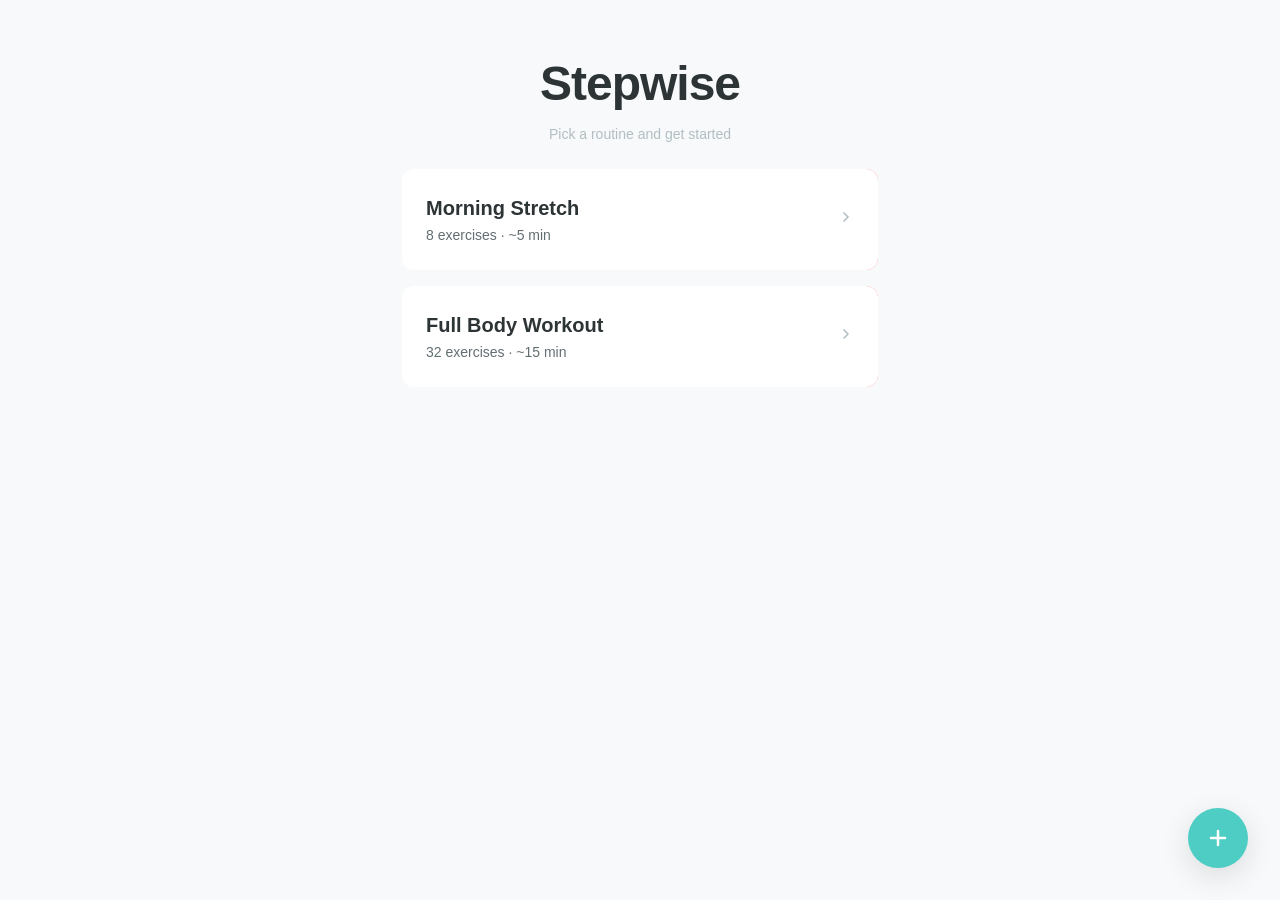
==== commit a480cf36: "Add exercise groups, pause type, and collapsed overview - Routines now support groups: collections o" ====
--- a/index.html
+++ b/index.html
@@ -43,10 +43,16 @@
         <!-- Exercise rows rendered by JS -->
       </div>
 
-      <button id="btn-detail-add" class="btn btn-add-inline">
-        <svg width="18" height="18" viewBox="0 0 24 24" fill="none" stroke="currentColor" stroke-width="2.5" stroke-linecap="round"><line x1="12" y1="5" x2="12" y2="19"/><line x1="5" y1="12" x2="19" y2="12"/></svg>
-        Add Exercise
-      </button>
+      <div id="detail-add-buttons" class="detail-add-buttons">
+        <button id="btn-detail-add" class="btn btn-add-inline">
+          <svg width="18" height="18" viewBox="0 0 24 24" fill="none" stroke="currentColor" stroke-width="2.5" stroke-linecap="round"><line x1="12" y1="5" x2="12" y2="19"/><line x1="5" y1="12" x2="19" y2="12"/></svg>
+          Add Exercise
+        </button>
+        <button id="btn-detail-add-group" class="btn btn-add-inline">
+          <svg width="18" height="18" viewBox="0 0 24 24" fill="none" stroke="currentColor" stroke-width="2.5" stroke-linecap="round"><line x1="12" y1="5" x2="12" y2="19"/><line x1="5" y1="12" x2="19" y2="12"/></svg>
+          Add Group
+        </button>
+      </div>
     </div>
   </div>
 
@@ -123,6 +129,7 @@
         <div class="toggle-group">
           <button id="ex-type-time" class="btn btn-toggle active" data-value="time">Time</button>
           <button id="ex-type-reps" class="btn btn-toggle" data-value="reps">Reps</button>
+          <button id="ex-type-pause" class="btn btn-toggle" data-value="pause">Pause</button>
         </div>
       </div>
 
@@ -136,14 +143,28 @@
         <input type="number" id="ex-reps" class="input" min="1" max="200" value="10">
       </div>
 
-      <div class="form-group">
-        <label for="ex-rest">Rest After (seconds)</label>
-        <input type="number" id="ex-rest" class="input" min="0" max="120" value="0">
-      </div>
-
       <div class="modal-actions">
         <button id="btn-modal-cancel" class="btn btn-outline">Cancel</button>
         <button id="btn-modal-save" class="btn btn-primary">Save</button>
+      </div>
+    </div>
+  </div>
+
+  <!-- ==================== GROUP EDITOR MODAL ==================== -->
+  <div id="modal-group" class="modal-overlay" style="display:none">
+    <div class="modal">
+      <h3 class="modal-title" id="modal-group-title">Add Group</h3>
+      <div class="form-group">
+        <label for="group-name">Group Name</label>
+        <input type="text" id="group-name" class="input" placeholder="e.g. Main Circuit" maxlength="50">
+      </div>
+      <div class="form-group">
+        <label for="group-rounds">Rounds</label>
+        <input type="number" id="group-rounds" class="input" min="2" max="20" value="3">
+      </div>
+      <div class="modal-actions">
+        <button id="btn-group-cancel" class="btn btn-outline">Cancel</button>
+        <button id="btn-group-save" class="btn btn-primary">Save</button>
       </div>
     </div>
   </div>
--- a/css/style.css
+++ b/css/style.css
@@ -503,6 +503,34 @@
   }
 }
 
+/* Pause items – compact and subdued */
+.exercise-item-pause .exercise-item-content {
+  min-height: 36px;
+  padding: var(--space-xs) var(--space-md);
+}
+
+.exercise-item-pause .exercise-item-name {
+  font-weight: 500;
+  font-size: var(--font-size-sm);
+  color: var(--color-text-muted);
+}
+
+.exercise-item-pause .exercise-item-badge {
+  font-weight: 500;
+  color: var(--color-text-muted);
+  background: transparent;
+  padding: 0;
+}
+
+.exercise-item-pause.current .exercise-item-name {
+  color: rgba(255, 255, 255, 0.75);
+}
+
+.exercise-item-pause.current .exercise-item-badge {
+  color: rgba(255, 255, 255, 0.6);
+  background: transparent;
+}
+
 /* Overview mode status indicators */
 .exercise-item-status {
   width: 24px;
@@ -571,6 +599,131 @@
   color: var(--color-primary);
 }
 
+/* --- Group container (inside detail screen) --- */
+
+.group-container {
+  border: 2px solid var(--color-border);
+  border-radius: var(--radius-md);
+  overflow: hidden;
+  margin: 4px 0;
+}
+
+.group-header {
+  position: relative;
+  overflow: hidden;
+  border-radius: 0;
+}
+
+.group-header-delete {
+  position: absolute;
+  right: 0;
+  top: 0;
+  bottom: 0;
+  width: 80px;
+  background: var(--color-accent);
+  color: #fff;
+  display: flex;
+  align-items: center;
+  justify-content: center;
+  font-weight: 700;
+  font-size: var(--font-size-sm);
+}
+
+.group-header-content {
+  position: relative;
+  z-index: 1;
+  display: flex;
+  align-items: center;
+  gap: var(--space-md);
+  padding: var(--space-md);
+  background: var(--color-surface-hover);
+  cursor: pointer;
+  min-height: 56px;
+  transition: transform 0.25s ease;
+}
+
+.group-header-content.swiping {
+  transition: none;
+}
+
+.group-header-name {
+  flex: 1;
+  font-weight: 700;
+  font-size: var(--font-size-base);
+}
+
+.group-header-rounds {
+  font-size: var(--font-size-sm);
+  font-weight: 700;
+  color: var(--color-primary-dark);
+  background: rgba(78, 205, 196, 0.12);
+  padding: 2px 10px;
+  border-radius: 100px;
+}
+
+@media (prefers-color-scheme: dark) {
+  .group-header-rounds {
+    background: rgba(78, 205, 196, 0.15);
+    color: var(--color-primary);
+  }
+}
+
+.group-exercises {
+  padding-left: var(--space-md);
+}
+
+.btn-add-group-exercise {
+  display: flex;
+  align-items: center;
+  justify-content: center;
+  gap: var(--space-sm);
+  width: 100%;
+  padding: var(--space-sm) var(--space-md);
+  border: none;
+  border-top: 1px solid var(--color-border);
+  color: var(--color-text-muted);
+  font-weight: 600;
+  font-size: var(--font-size-sm);
+  background: transparent;
+  cursor: pointer;
+  min-height: 40px;
+}
+
+.btn-add-group-exercise:hover {
+  color: var(--color-primary);
+  background: var(--color-surface-hover);
+}
+
+/* Detail add buttons wrapper */
+.detail-add-buttons {
+  display: flex;
+  gap: var(--space-sm);
+  margin-top: var(--space-md);
+}
+
+.detail-add-buttons .btn-add-inline {
+  flex: 1;
+  margin-top: 0;
+}
+
+/* Overview group separator */
+.group-round-header {
+  padding: var(--space-sm) var(--space-md);
+  font-size: var(--font-size-sm);
+  font-weight: 700;
+  color: var(--color-text-muted);
+  text-transform: uppercase;
+  letter-spacing: 0.5px;
+}
+
+.group-round-header.done {
+  opacity: 0.4;
+}
+
+.overview-group-exercise {
+  margin-left: var(--space-lg);
+}
+
 /* Drag placeholder */
 .drag-placeholder {
   border: 2px dashed var(--color-primary);
@@ -579,7 +732,8 @@
   transition: height var(--transition-fast);
 }
 
-.exercise-item.dragging {
+.exercise-item.dragging,
+.group-container.dragging {
   position: fixed;
   z-index: 1000;
   box-shadow: var(--shadow-lg);
@@ -819,12 +973,12 @@
   transform: scale(0.95);
 }
 
-/* Rest phase styling */
-.player-body.rest-phase .timer-ring-progress {
+/* Pause phase styling */
+.player-body.pause-phase .timer-ring-progress {
   stroke: var(--color-primary-light);
 }
 
-.player-body.rest-phase .player-exercise-name {
+.player-body.pause-phase .player-exercise-name {
   color: var(--color-text-muted);
 }
 
